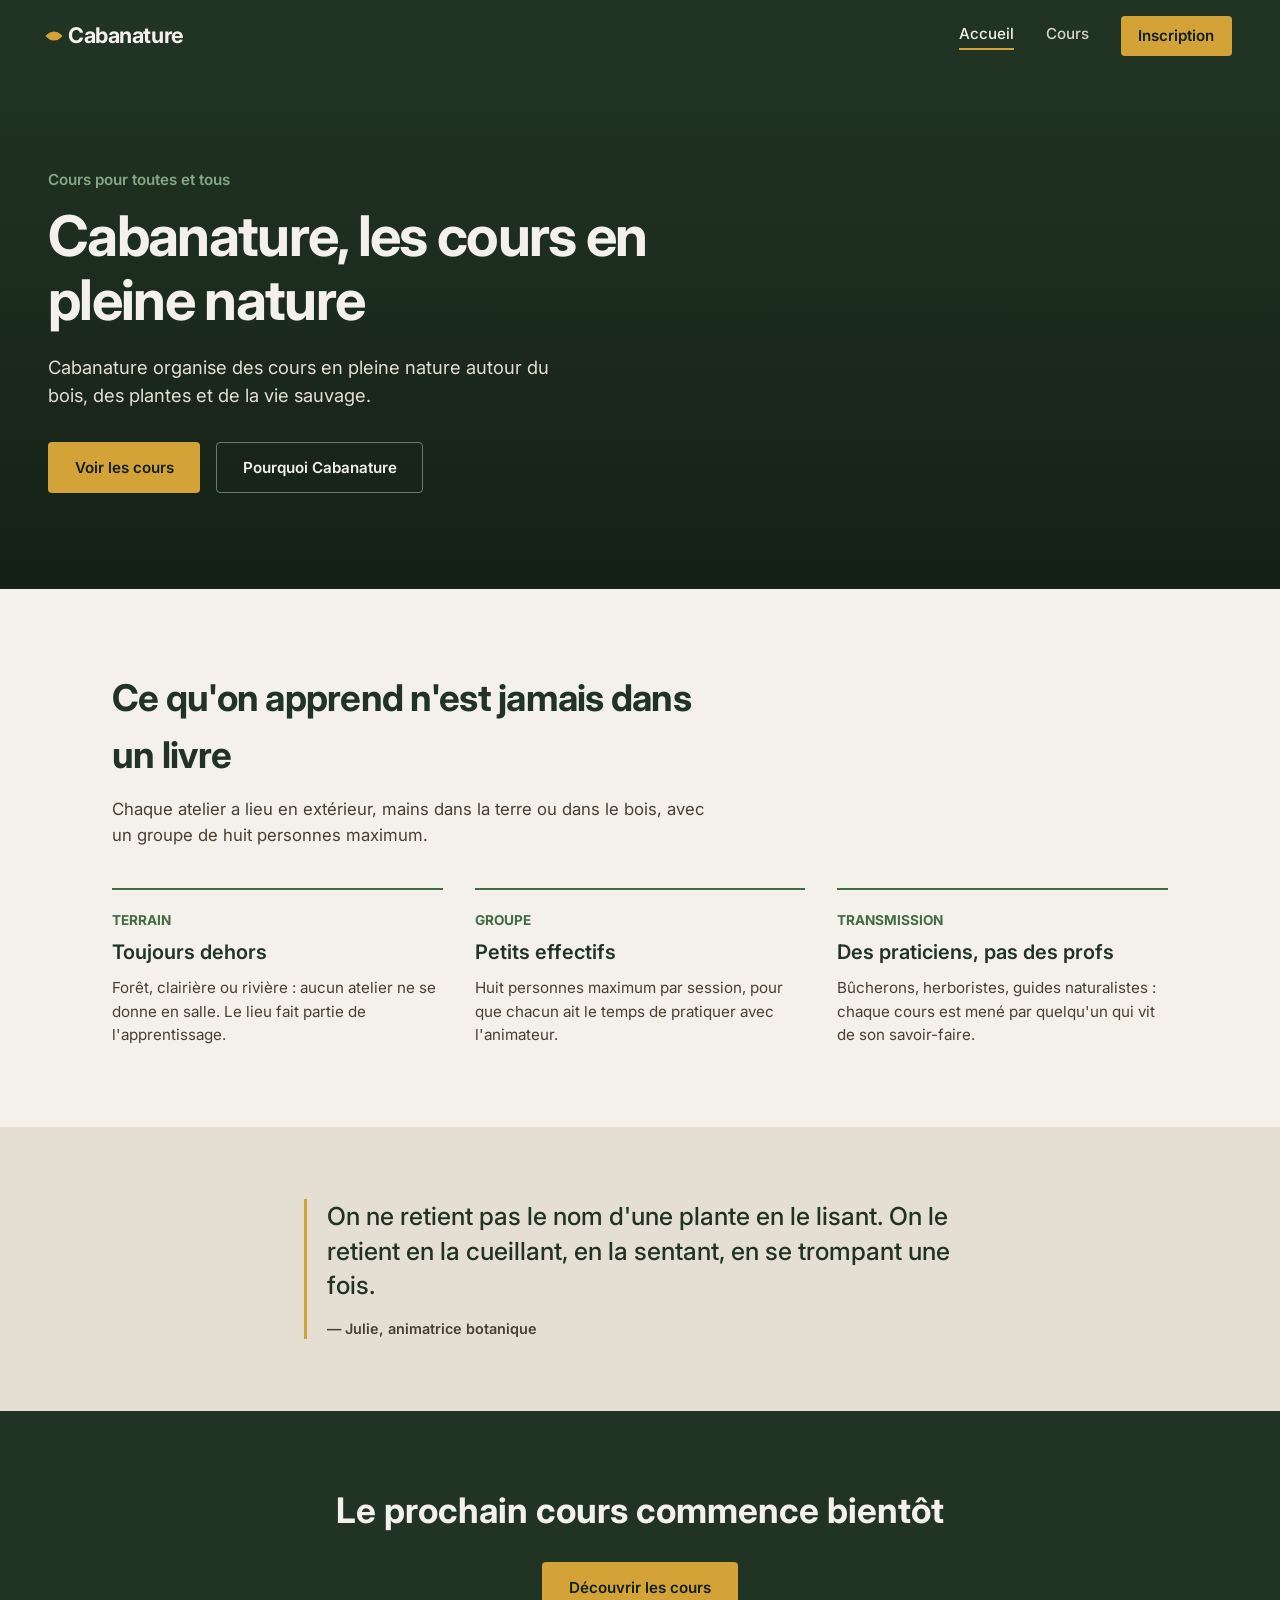
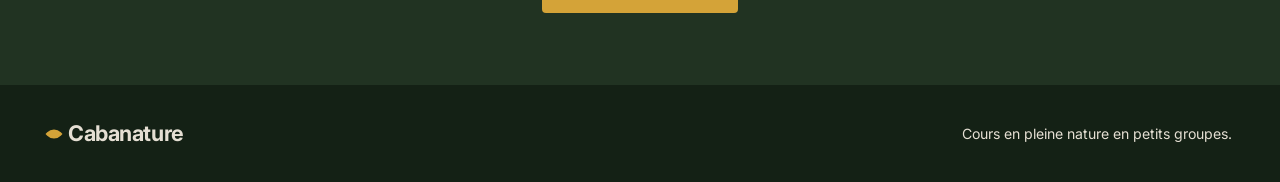
==== index.html @ cf0db511 "Add files via upload" ====
<!DOCTYPE html>
<html lang="fr">
<head>
  <meta charset="UTF-8">
  <meta name="viewport" content="width=device-width, initial-scale=1.0">
  <title>Cabanature — Apprendre dehors</title>
  <link rel="stylesheet" href="style.css">
</head>
<body>

<header class="site-header">
  <a href="index.html" class="logo"><span class="leaf"></span>Cabanature</a>
  
  <button class="mobile-toggle" id="menuToggle" aria-label="Ouvrir le menu" aria-expanded="false">
    <span></span><span></span><span></span>
  </button>

  <nav class="main-nav" id="mainNav">
    <a href="index.html" aria-current="page">Accueil</a>
    <a href="cours.html">Cours</a>
    <a href="inscription.html" class="nav-cta">Inscription</a>
  </nav>
</header>

<section class="hero">
  <div class="hero-inner">
    <p class="hero-eyebrow">Cours pour toutes et tous</p>
    <h1>Cabanature, les cours en pleine nature</h1>
    <p class="lede">Cabanature organise des cours en pleine nature autour du bois, des plantes et de la vie sauvage.</p>
    <div class="hero-actions">
      <a href="cours.html" class="btn btn-primary">Voir les cours</a>
      <a href="#pourquoi" class="btn btn-ghost">Pourquoi Cabanature</a>
    </div>
  </div>
</section>

<section class="section" id="pourquoi">
  <div class="section-head">
    <h2>Ce qu'on apprend n'est jamais dans un livre</h2>
    <p>Chaque atelier a lieu en extérieur, mains dans la terre ou dans le bois, avec un groupe de huit personnes maximum.</p>
  </div>
  <div class="pillars">
    <div class="pillar">
      <p class="num">Terrain</p>
      <h3>Toujours dehors</h3>
      <p>Forêt, clairière ou rivière : aucun atelier ne se donne en salle. Le lieu fait partie de l'apprentissage.</p>
    </div>
    <div class="pillar">
      <p class="num">Groupe</p>
      <h3>Petits effectifs</h3>
      <p>Huit personnes maximum par session, pour que chacun ait le temps de pratiquer avec l'animateur.</p>
    </div>
    <div class="pillar">
      <p class="num">Transmission</p>
      <h3>Des praticiens, pas des profs</h3>
      <p>Bûcherons, herboristes, guides naturalistes : chaque cours est mené par quelqu'un qui vit de son savoir-faire.</p>
    </div>
  </div>
</section>

<div class="quote-band">
  <blockquote>
    On ne retient pas le nom d'une plante en le lisant. On le retient en la cueillant, en la sentant, en se trompant une fois.
    <cite>— Julie, animatrice botanique</cite>
  </blockquote>
</div>

<section class="cta-band">
  <h2>Le prochain cours commence bientôt</h2>
  <a href="cours.html" class="btn btn-primary">Découvrir les cours</a>
</section>

<footer class="site-footer">
  <div class="logo"><span class="leaf"></span>Cabanature</div>
  <p>Cours en pleine nature en petits groupes.</p>
</footer>

<script>
  // Gestion Menu Mobile
  const menuToggle = document.getElementById('menuToggle');
  const mainNav = document.getElementById('mainNav');

  if (menuToggle && mainNav) {
    menuToggle.addEventListener('click', () => {
      const isOpen = mainNav.classList.toggle('active');
      menuToggle.setAttribute('aria-expanded', isOpen);
    });
  }
</script>

</body>
</html>
---- style.css ----
@import url('https://fonts.googleapis.com/css2?family=Inter:wght@400;500;600;700&display=swap');

:root {
  --forest: #213322;
  --forest-deep: #142115;
  --moss: #426b45;
  --moss-light: #83a885;
  --bark: #4a3e31;
  --linen: #f4f1ea;
  --linen-dark: #e5dfd3;
  --gold: #d4a338;
  --gold-dark: #b58727;
  --ink: #1a231b;

  --sans: 'Inter', system-ui, -apple-system, sans-serif;
}

* { box-sizing: border-box; margin: 0; padding: 0; }

html { scroll-behavior: smooth; }

body {
  font-family: var(--sans);
  color: var(--ink);
  background: var(--linen);
  line-height: 1.55;
  -webkit-font-smoothing: antialiased;
}

input, select, textarea, button {
  font-family: var(--sans);
}

a { color: inherit; text-decoration: none; }

/* ---------- Header Responsive ---------- */

.site-header {
  position: relative;
  display: flex;
  align-items: center;
  justify-content: space-between;
  padding: 1rem clamp(1rem, 4vw, 3rem);
  background: var(--forest);
  color: var(--linen);
  z-index: 100;
}

.logo {
  font-size: 1.35rem;
  font-weight: 700;
  letter-spacing: -0.02em;
  display: flex;
  align-items: center;
  gap: 0.5rem;
}

.logo .leaf {
  display: inline-block;
  width: 12px;
  height: 12px;
  background-color: var(--gold);
  border-radius: 0 80% 0 80%;
  transform: rotate(-45deg);
}

/* Bouton Hamburger */
.mobile-toggle {
  display: none;
  flex-direction: column;
  justify-content: space-between;
  width: 32px;
  height: 22px;
  background: transparent;
  border: none;
  cursor: pointer;
  padding: 0;
}

.mobile-toggle span {
  width: 100%;
  height: 3px;
  background-color: var(--linen);
  border-radius: 2px;
  transition: all 0.3s ease;
}

/* Navigation Bureau */
.main-nav {
  display: flex;
  align-items: center;
  gap: clamp(1rem, 2.5vw, 2.2rem);
  font-size: 0.95rem;
  font-weight: 500;
}

.main-nav a {
  position: relative;
  padding-bottom: 0.3rem;
  transition: opacity 0.2s ease;
  opacity: 0.85;
}

.main-nav a:hover,
.main-nav a[aria-current="page"] {
  opacity: 1;
}

.main-nav a[aria-current="page"]::after {
  content: "";
  position: absolute;
  left: 0;
  right: 0;
  bottom: 0;
  height: 2px;
  background: var(--gold);
}

.nav-cta {
  background: var(--gold);
  color: var(--forest-deep) !important;
  padding: 0.5rem 1.1rem !important;
  border-radius: 4px;
  font-weight: 600;
  opacity: 1 !important;
}

.nav-cta::after { display: none !important; }

/* Navigation Mobile */
@media (max-width: 48rem) {
  .mobile-toggle { display: flex; }

  .main-nav {
    display: none;
    position: absolute;
    top: 100%;
    left: 0;
    right: 0;
    background: var(--forest-deep);
    flex-direction: column;
    align-items: stretch;
    padding: 1.5rem;
    gap: 1.2rem;
    box-shadow: 0 10px 20px rgba(0,0,0,0.2);
  }

  .main-nav.active { display: flex; }

  .main-nav a {
    font-size: 1.1rem;
    padding: 0.5rem 0;
  }
}

/* ---------- Hero ---------- */

.hero {
  position: relative;
  padding: clamp(3.5rem, 8vw, 6rem) clamp(1rem, 4vw, 3rem);
  background: linear-gradient(180deg, var(--forest) 0%, var(--forest-deep) 100%);
  color: var(--linen);
}

.hero-inner { max-width: 44rem; }

.hero-eyebrow {
  color: var(--moss-light);
  font-size: 0.95rem;
  font-weight: 600;
  margin-bottom: 0.8rem;
}

.hero h1 {
  font-weight: 700;
  font-size: clamp(2rem, 5vw, 3.5rem);
  line-height: 1.15;
  letter-spacing: -0.03em;
}

.hero p.lede {
  margin-top: 1.25rem;
  max-width: 34rem;
  font-size: clamp(1rem, 2.2vw, 1.15rem);
  color: var(--linen-dark);
}

.hero-actions {
  margin-top: 2rem;
  display: flex;
  gap: 1rem;
  flex-wrap: wrap;
}

.btn {
  display: inline-flex;
  align-items: center;
  justify-content: center;
  font-weight: 600;
  font-size: 0.95rem;
  padding: 0.8rem 1.6rem;
  border-radius: 4px;
  transition: transform 0.15s ease, background 0.15s ease;
  cursor: pointer;
  border: 1px solid transparent;
  min-height: 44px; /* Zone tactile tactile */
}

.btn-primary { background: var(--gold); color: var(--forest-deep); }
.btn-primary:hover { background: var(--gold-dark); }
.btn-ghost { border-color: rgba(244, 241, 234, 0.4); color: var(--linen); }
.btn-ghost:hover { border-color: var(--linen); }

@media (max-width: 30rem) {
  .hero-actions .btn { width: 100%; }
}

/* ---------- Sections ---------- */

.section {
  padding: clamp(3rem, 7vw, 5rem) clamp(1rem, 4vw, 3rem);
  max-width: 72rem;
  margin: 0 auto;
}

.section-head {
  max-width: 38rem;
  margin-bottom: 2.5rem;
}

.section-head h2 {
  font-weight: 700;
  font-size: clamp(1.6rem, 3vw, 2.3rem);
  color: var(--forest);
  letter-spacing: -0.02em;
}

.section-head p {
  margin-top: 0.8rem;
  color: var(--bark);
  font-size: 1.05rem;
}

.pillars {
  display: grid;
  grid-template-columns: repeat(auto-fit, minmax(15rem, 1fr));
  gap: 2rem;
}

.pillar {
  border-top: 2px solid var(--moss);
  padding-top: 1.25rem;
}

.pillar .num {
  font-size: 0.85rem;
  font-weight: 700;
  color: var(--moss);
  text-transform: uppercase;
}

.pillar h3 {
  font-size: 1.25rem;
  font-weight: 600;
  color: var(--forest);
  margin: 0.4rem 0 0.5rem;
}

.pillar p { color: var(--bark); font-size: 0.95rem; }

.quote-band {
  background: var(--linen-dark);
  padding: clamp(2.5rem, 6vw, 4.5rem) clamp(1rem, 4vw, 3rem);
}

.quote-band blockquote {
  max-width: 42rem;
  margin: 0 auto;
  font-size: clamp(1.15rem, 2.2vw, 1.55rem);
  font-weight: 500;
  color: var(--forest);
  line-height: 1.4;
  border-left: 3px solid var(--gold);
  padding-left: 1.25rem;
}

.quote-band cite {
  display: block;
  margin-top: 1rem;
  font-style: normal;
  font-size: 0.9rem;
  color: var(--bark);
  font-weight: 600;
}

.cta-band {
  background: var(--forest);
  color: var(--linen);
  padding: clamp(3rem, 6vw, 4.5rem) clamp(1rem, 4vw, 3rem);
  text-align: center;
}

.cta-band h2 {
  font-size: clamp(1.5rem, 3vw, 2.2rem);
  font-weight: 700;
  margin-bottom: 1.5rem;
}

/* ---------- Page Cours ---------- */

.courses-intro {
  padding: clamp(2.5rem, 5vw, 4rem) clamp(1rem, 4vw, 3rem) 1rem;
  max-width: 72rem;
  margin: 0 auto;
}

.courses-intro h1 {
  font-weight: 700;
  font-size: clamp(1.8rem, 4vw, 2.6rem);
  color: var(--forest);
}

.courses-intro p { margin-top: 0.8rem; color: var(--bark); }

.course-grid {
  padding: 1.5rem clamp(1rem, 4vw, 3rem) clamp(3.5rem, 7vw, 5rem);
  max-width: 72rem;
  margin: 0 auto;
  display: grid;
  grid-template-columns: repeat(auto-fit, minmax(min(100%, 17rem), 1fr));
  gap: 1.5rem;
}

.course-card {
  background: #ffffff;
  border: 1px solid var(--linen-dark);
  border-left: 4px solid var(--course-accent, var(--moss));
  padding: 1.5rem;
  display: flex;
  flex-direction: column;
  gap: 0.8rem;
  border-radius: 4px;
}

.course-tag {
  font-size: 0.8rem;
  font-weight: 700;
  color: var(--course-accent, var(--moss));
  text-transform: uppercase;
}

.course-card h3 { font-size: 1.25rem; font-weight: 600; color: var(--forest); }
.course-card p.desc { color: var(--bark); font-size: 0.92rem; flex-grow: 1; }

.course-meta {
  display: flex;
  justify-content: space-between;
  font-size: 0.88rem;
  font-weight: 600;
  color: var(--bark);
  border-top: 1px dashed var(--linen-dark);
  padding-top: 0.8rem;
}

.course-card .btn {
  text-align: center;
  background: var(--forest);
  color: var(--linen);
}

/* ---------- Formulaire & Calendrier ---------- */

.form-section {
  padding: clamp(2rem, 5vw, 4rem) clamp(1rem, 4vw, 3rem);
  max-width: 46rem;
  margin: 0 auto;
}

.form-container {
  background: #ffffff;
  border: 1px solid var(--linen-dark);
  padding: clamp(1.2rem, 4vw, 2.2rem);
  border-radius: 6px;
}

.form-header h1 {
  font-size: clamp(1.6rem, 3.5vw, 2.2rem);
  font-weight: 700;
  color: var(--forest);
}

.form-header p { color: var(--bark); margin-top: 0.3rem; font-size: 0.95rem; }

.form-group-box {
  border: 1px solid var(--linen-dark);
  padding: clamp(0.9rem, 3vw, 1.2rem);
  border-radius: 4px;
  margin-top: 1.2rem;
  background: #faf8f4;
}

.form-group-box legend {
  font-weight: 700;
  color: var(--forest);
  padding: 0 0.4rem;
  font-size: 0.95rem;
}

.field { display: flex; flex-direction: column; margin-bottom: 1rem; }
.field:last-child { margin-bottom: 0; }

.field label {
  font-size: 0.88rem;
  font-weight: 600;
  color: var(--forest);
  margin-bottom: 0.3rem;
}

.field input, .field select, .field textarea {
  width: 100%;
  padding: 0.75rem;
  border: 1px solid #ccc;
  border-radius: 4px;
  font-size: 0.95rem;
  background: #ffffff;
  min-height: 44px; /* Touch target */
}

.field input:focus, .field select:focus {
  outline: 2px solid var(--moss);
  border-color: transparent;
}

.form-row {
  display: grid;
  grid-template-columns: repeat(auto-fit, minmax(min(100%, 14rem), 1fr));
  gap: 1rem;
}

/* Calendrier Responsive */

.calendar-wrapper {
  background: #ffffff;
  border: 1px solid var(--linen-dark);
  border-radius: 4px;
  padding: clamp(0.6rem, 2vw, 1rem);
  margin-top: 0.8rem;
}

.calendar-header {
  display: flex;
  justify-content: space-between;
  align-items: center;
  margin-bottom: 0.8rem;
}

.calendar-header h3 { font-size: 0.95rem; font-weight: 700; color: var(--forest); }

.btn-cal-nav {
  background: var(--linen);
  border: 1px solid var(--linen-dark);
  padding: 0.4rem 0.7rem;
  border-radius: 3px;
  cursor: pointer;
  font-size: 0.8rem;
  font-weight: 600;
  min-height: 38px;
}

.calendar-legend {
  display: flex;
  flex-wrap: wrap;
  gap: 0.6rem 0.9rem;
  font-size: 0.75rem;
  margin-bottom: 0.8rem;
  padding-bottom: 0.6rem;
  border-bottom: 1px solid var(--linen-dark);
}

.calendar-legend span { display: flex; align-items: center; gap: 0.3rem; }

.dot { width: 9px; height: 9px; border-radius: 50%; }
.dot.available { background: #2e7d32; }
.dot.selected { background: var(--gold); }
.dot.full { background: #d32f2f; }
.dot.disabled { background: #e0e0e0; }

.calendar-grid-header {
  display: grid;
  grid-template-columns: repeat(7, 1fr);
  text-align: center;
  font-weight: 700;
  font-size: 0.75rem;
  color: var(--bark);
  margin-bottom: 0.4rem;
}

.calendar-days {
  display: grid;
  grid-template-columns: repeat(7, 1fr);
  gap: 3px;
}

.cal-day {
  aspect-ratio: 1;
  display: flex;
  align-items: center;
  justify-content: center;
  font-size: clamp(0.75rem, 2vw, 0.88rem);
  font-weight: 600;
  border-radius: 3px;
  background: #f8f9fa;
  color: #aaa;
  user-select: none;
}

.cal-day.available {
  background: #e8f5e9;
  color: #1b5e20;
  border: 1px solid #a5d6a7;
  cursor: pointer;
}

.cal-day.available:hover { background: #c8e6c9; }

.cal-day.selected {
  background: var(--gold) !important;
  color: #ffffff !important;
  border-color: var(--gold-dark) !important;
}

.cal-day.full {
  background: #ffebee;
  color: #c62828;
  border: 1px solid #ffcdd2;
  cursor: not-allowed;
  text-decoration: line-through;
}

.cal-day.disabled { background: #f5f5f5; color: #cccccc; }

.selected-date-notice {
  margin-top: 0.8rem;
  font-size: 0.88rem;
  padding: 0.6rem 0.8rem;
  background: var(--linen);
  border-radius: 3px;
  color: var(--bark);
}

.selected-date-notice.active {
  background: #e8f5e9;
  color: #1b5e20;
  font-weight: 600;
}

.price-summary {
  display: flex;
  justify-content: space-between;
  align-items: center;
  background: var(--forest);
  color: var(--linen);
  padding: 0.9rem 1.2rem;
  border-radius: 4px;
  margin: 1.2rem 0;
}

.price-summary strong { font-size: 1.35rem; color: var(--gold); }

.checkbox-field {
  flex-direction: row;
  align-items: flex-start;
  gap: 0.6rem;
  margin-bottom: 1.2rem;
}

.checkbox-field input {
  width: 18px;
  height: 18px;
  margin-top: 0.15rem;
  accent-color: var(--forest);
}

.btn-submit { width: 100%; text-align: center; }

.status-message {
  display: none;
  padding: 1rem;
  border-radius: 4px;
  margin-bottom: 1.2rem;
  font-size: 0.9rem;
}

.status-message.success {
  background: #e8f5e9;
  border: 1px solid #a5d6a7;
  color: #1b5e20;
}

.status-message.error {
  background: #ffebee;
  border: 1px solid #ffcdd2;
  color: #c62828;
}

/* ---------- Footer ---------- */

.site-footer {
  background: var(--forest-deep);
  color: var(--linen-dark);
  padding: 2rem clamp(1rem, 4vw, 3rem);
  display: flex;
  flex-wrap: wrap;
  gap: 1rem;
  justify-content: space-between;
  align-items: center;
  font-size: 0.88rem;
}
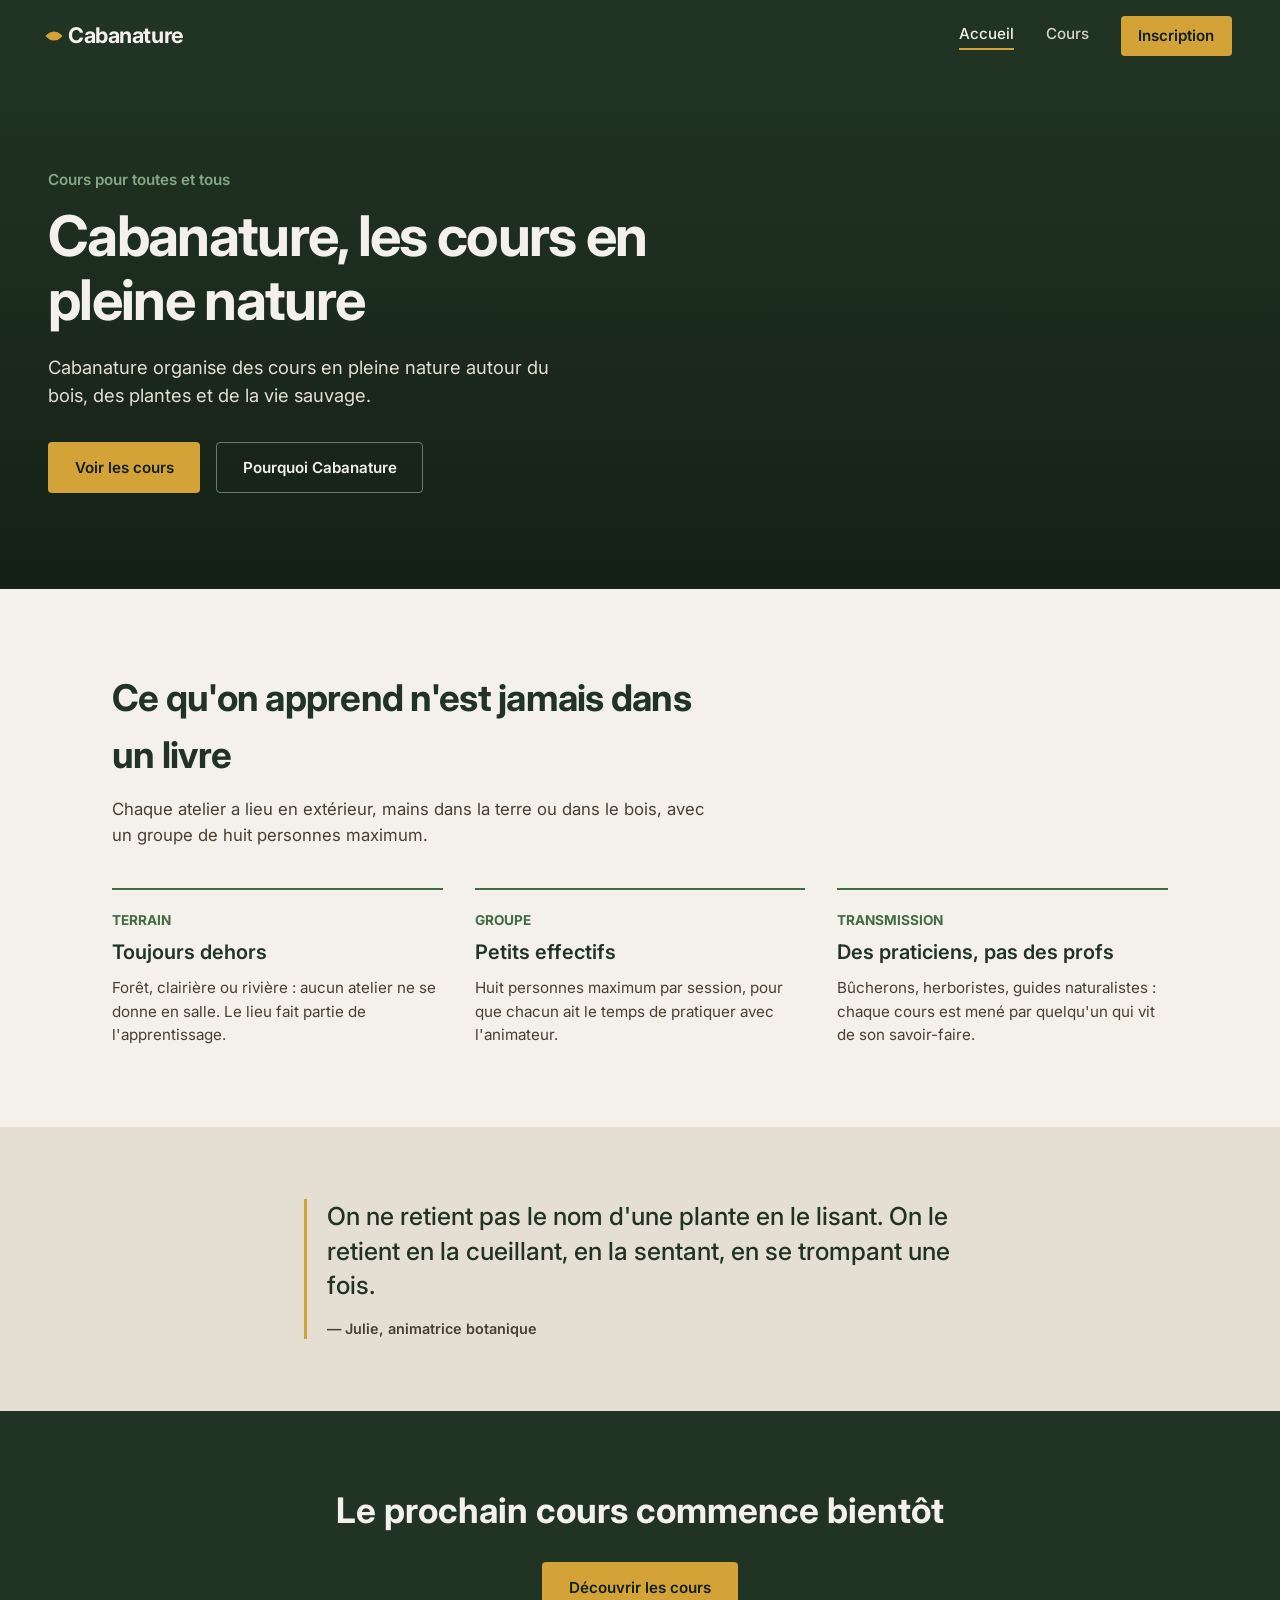
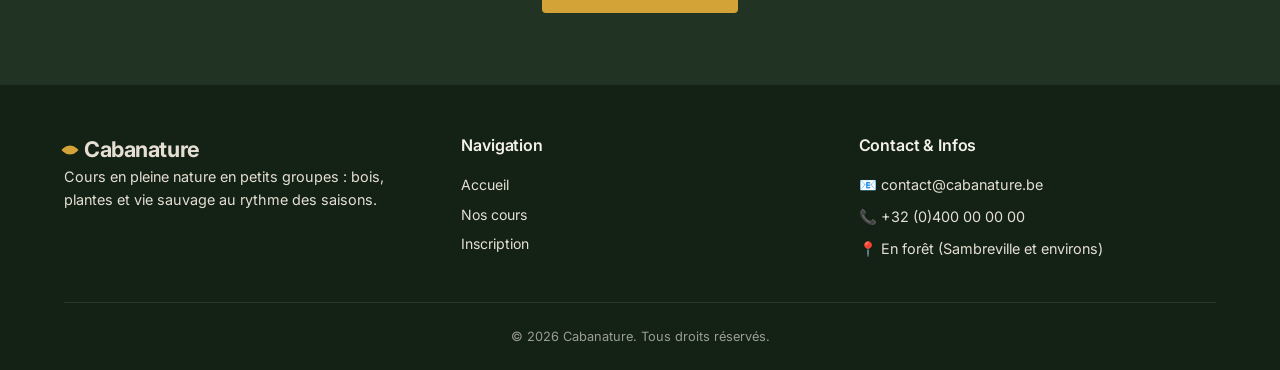
==== commit 90d637bd: "Update index.html" ====
--- a/index.html
+++ b/index.html
@@ -70,9 +70,33 @@
   <a href="cours.html" class="btn btn-primary">Découvrir les cours</a>
 </section>
 
-<footer class="site-footer">
-  <div class="logo"><span class="leaf"></span>Cabanature</div>
-  <p>Cours en pleine nature en petits groupes.</p>
+  <footer class="site-footer">
+  <div class="footer-content">
+    <div class="footer-col">
+      <div class="logo"><span class="leaf"></span>Cabanature</div>
+      <p>Cours en pleine nature en petits groupes : bois, plantes et vie sauvage au rythme des saisons.</p>
+    </div>
+    
+    <div class="footer-col">
+      <h4>Navigation</h4>
+      <ul>
+        <li><a href="index.html">Accueil</a></li>
+        <li><a href="cours.html">Nos cours</a></li>
+        <li><a href="inscription.html">Inscription</a></li>
+      </ul>
+    </div>
+
+    <div class="footer-col">
+      <h4>Contact & Infos</h4>
+      <p>📧 contact@cabanature.be</p>
+      <p>📞 +32 (0)400 00 00 00</p>
+      <p>📍 En forêt (Sambreville et environs)</p>
+    </div>
+  </div>
+
+  <div class="footer-bottom">
+    <p>&copy; 2026 Cabanature. Tous droits réservés.</p>
+  </div>
 </footer>
 
 <script>
@@ -89,4 +113,4 @@
 </script>
 
 </body>
-</html>+</html>
--- a/style.css
+++ b/style.css
@@ -603,16 +603,61 @@
   color: #c62828;
 }
 
-/* ---------- Footer ---------- */
+
+
+/* ---------- Footer Pro ---------- */
 
 .site-footer {
   background: var(--forest-deep);
   color: var(--linen-dark);
-  padding: 2rem clamp(1rem, 4vw, 3rem);
-  display: flex;
-  flex-wrap: wrap;
-  gap: 1rem;
-  justify-content: space-between;
-  align-items: center;
+  padding: 3rem clamp(1rem, 4vw, 3rem) 1.5rem;
   font-size: 0.88rem;
-}+}
+
+.footer-content {
+  max-width: 72rem;
+  margin: 0 auto;
+  display: grid;
+  grid-template-columns: repeat(auto-fit, minmax(min(100%, 15rem), 1fr));
+  gap: 2.5rem;
+  padding-bottom: 2rem;
+  border-bottom: 1px solid rgba(244, 241, 234, 0.1);
+}
+
+.footer-col h4 {
+  color: var(--linen);
+  font-size: 1rem;
+  font-weight: 600;
+  margin-bottom: 1rem;
+  letter-spacing: -0.01em;
+}
+
+.footer-col p {
+  color: var(--linen-dark);
+  margin-bottom: 0.6rem;
+  font-size: 0.9rem;
+}
+
+.footer-col ul {
+  list-style: none;
+  display: flex;
+  flex-direction: column;
+  gap: 0.5rem;
+}
+
+.footer-col ul li a {
+  color: var(--linen-dark);
+  transition: color 0.2s ease;
+}
+
+.footer-col ul li a:hover {
+  color: var(--gold);
+}
+
+.footer-bottom {
+  max-width: 72rem;
+  margin: 1.5rem auto 0;
+  text-align: center;
+  color: rgba(244, 241, 234, 0.6);
+  font-size: 0.8rem;
+}
